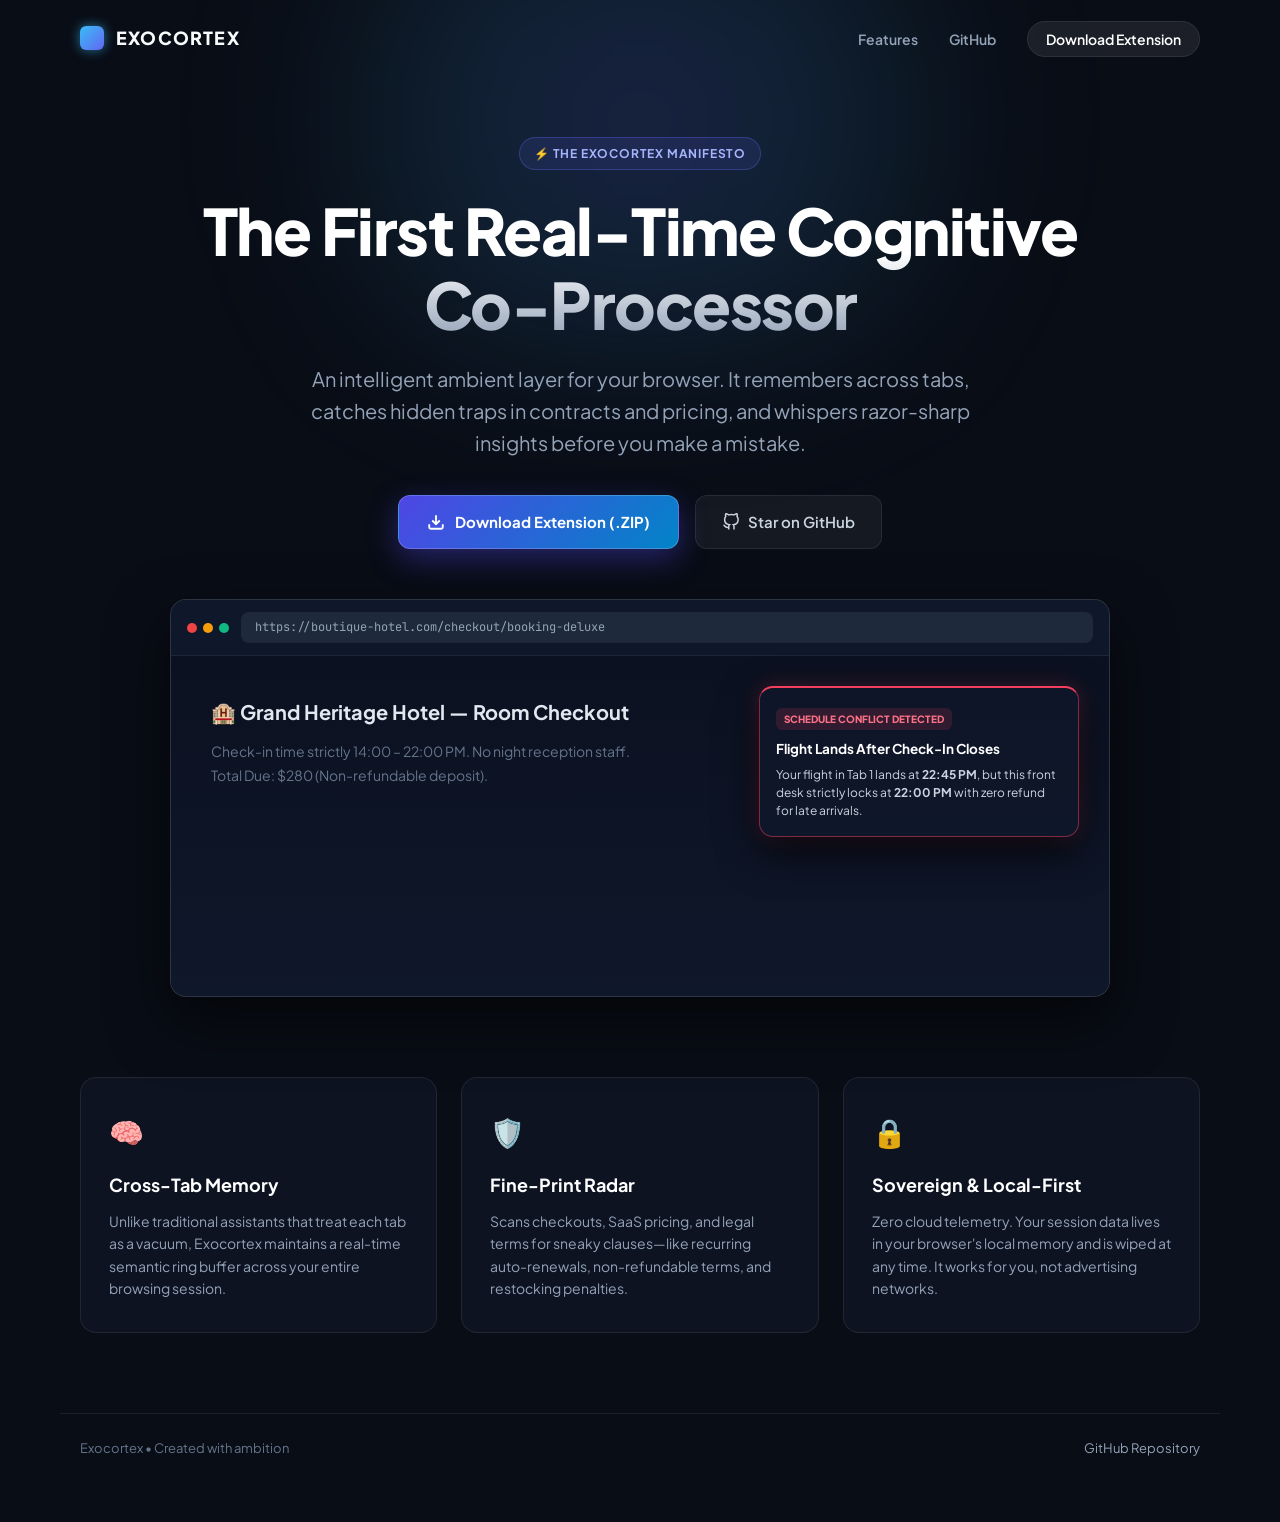
==== website/index.html @ 6b092986 "feat: add cybernetic product showcase landing page for Vercel/GitHub Pages" ====
<!DOCTYPE html>
<html lang="en">
<head>
  <meta charset="UTF-8">
  <meta name="viewport" content="width=device-width, initial-scale=1.0">
  <title>Exocortex — The Proactive Cognitive Co-Processor</title>
  <meta name="description" content="An ambient intelligence that connects dots across tabs, catches hidden traps, and surfaces proactive insights faster than you notice them.">
  <link rel="preconnect" href="https://fonts.googleapis.com">
  <link rel="preconnect" href="https://fonts.gstatic.com" crossorigin>
  <link href="https://fonts.googleapis.com/css2?family=Plus+Jakarta+Sans:wght@400;500;600;700;800&family=JetBrains+Mono:wght@500;700&display=swap" rel="stylesheet">
  <style>
    :root {
      --bg: #090d16;
      --card-bg: rgba(17, 24, 39, 0.7);
      --border: rgba(255, 255, 255, 0.08);
      --accent-cyan: #38bdf8;
      --accent-indigo: #6366f1;
      --accent-rose: #f43f5e;
      --text: #f8fafc;
      --text-muted: #94a3b8;
    }
    * { box-sizing: border-box; margin: 0; padding: 0; }
    body {
      background-color: var(--bg);
      color: var(--text);
      font-family: 'Plus Jakarta Sans', sans-serif;
      line-height: 1.6;
      overflow-x: hidden;
    }
    /* Glow Effects */
    .glow-bg {
      position: absolute;
      top: -120px;
      left: 50%;
      transform: translateX(-50%);
      width: 900px;
      height: 480px;
      background: radial-gradient(circle, rgba(99, 102, 241, 0.22) 0%, rgba(56, 189, 248, 0.12) 40%, transparent 70%);
      filter: blur(80px);
      z-index: 0;
      pointer-events: none;
    }
    nav {
      position: relative;
      z-index: 10;
      max-width: 1160px;
      margin: 0 auto;
      padding: 24px 20px;
      display: flex;
      justify-content: space-between;
      align-items: center;
    }
    .logo {
      display: flex;
      align-items: center;
      gap: 12px;
      font-weight: 800;
      font-size: 18px;
      letter-spacing: 1.2px;
    }
    .logo-core {
      width: 24px;
      height: 24px;
      border-radius: 6px;
      background: linear-gradient(135deg, var(--accent-cyan), var(--accent-indigo));
      box-shadow: 0 0 12px rgba(56, 189, 248, 0.6);
    }
    .nav-links a {
      color: var(--text-muted);
      text-decoration: none;
      font-size: 14px;
      font-weight: 600;
      margin-left: 28px;
      transition: color 0.2s;
    }
    .nav-links a:hover { color: #fff; }
    .nav-btn {
      background: rgba(255, 255, 255, 0.08);
      border: 1px solid var(--border);
      color: #fff !important;
      padding: 8px 18px;
      border-radius: 999px;
      backdrop-filter: blur(10px);
    }

    /* Hero Section */
    .hero {
      position: relative;
      z-index: 10;
      max-width: 920px;
      margin: 60px auto 40px;
      text-align: center;
      padding: 0 20px;
    }
    .hero-badge {
      display: inline-flex;
      align-items: center;
      gap: 8px;
      font-size: 12px;
      font-weight: 700;
      letter-spacing: 0.8px;
      padding: 6px 14px;
      border-radius: 9999px;
      background: rgba(99, 102, 241, 0.12);
      border: 1px solid rgba(99, 102, 241, 0.35);
      color: #a5b4fc;
      margin-bottom: 24px;
    }
    .hero h1 {
      font-size: clamp(38px, 6vw, 64px);
      font-weight: 800;
      line-height: 1.15;
      letter-spacing: -1.5px;
      margin-bottom: 22px;
      background: linear-gradient(180deg, #ffffff 40%, #94a3b8 100%);
      -webkit-background-clip: text;
      -webkit-text-fill-color: transparent;
    }
    .hero p {
      font-size: clamp(16px, 2vw, 20px);
      color: var(--text-muted);
      max-width: 720px;
      margin: 0 auto 36px;
      line-height: 1.6;
    }
    .cta-group {
      display: flex;
      justify-content: center;
      align-items: center;
      gap: 16px;
      flex-wrap: wrap;
    }
    .primary-btn {
      display: inline-flex;
      align-items: center;
      gap: 10px;
      background: linear-gradient(135deg, #4f46e5 0%, #0284c7 100%);
      color: #fff;
      font-weight: 700;
      font-size: 15px;
      padding: 14px 28px;
      border-radius: 12px;
      text-decoration: none;
      box-shadow: 0 10px 30px rgba(79, 70, 229, 0.4);
      transition: all 0.25s ease;
      border: 1px solid rgba(255, 255, 255, 0.2);
    }
    .primary-btn:hover {
      transform: translateY(-2px);
      box-shadow: 0 16px 40px rgba(79, 70, 229, 0.55);
    }
    .secondary-btn {
      display: inline-flex;
      align-items: center;
      gap: 8px;
      background: rgba(255, 255, 255, 0.05);
      border: 1px solid var(--border);
      color: #cbd5e1;
      font-weight: 600;
      font-size: 15px;
      padding: 14px 26px;
      border-radius: 12px;
      text-decoration: none;
      transition: all 0.2s;
    }
    .secondary-btn:hover {
      background: rgba(255, 255, 255, 0.1);
      color: #fff;
    }

    /* Interactive Demo Card */
    .demo-wrapper {
      max-width: 980px;
      margin: 50px auto 80px;
      padding: 0 20px;
      position: relative;
      z-index: 10;
    }
    .browser-frame {
      background: #111827;
      border: 1px solid rgba(255, 255, 255, 0.12);
      border-radius: 16px;
      box-shadow: 0 24px 60px rgba(0, 0, 0, 0.6);
      overflow: hidden;
    }
    .browser-bar {
      background: #0f172a;
      padding: 12px 16px;
      display: flex;
      align-items: center;
      gap: 12px;
      border-bottom: 1px solid rgba(255, 255, 255, 0.06);
    }
    .browser-dots {
      display: flex;
      gap: 6px;
    }
    .dot {
      width: 10px;
      height: 10px;
      border-radius: 50%;
      background: #334155;
    }
    .browser-url {
      flex: 1;
      background: #1e293b;
      padding: 6px 14px;
      border-radius: 8px;
      font-family: 'JetBrains Mono', monospace;
      font-size: 12px;
      color: #94a3b8;
    }
    .browser-content {
      padding: 40px;
      min-height: 340px;
      position: relative;
      background: linear-gradient(180deg, #0b1120 0%, #0f172a 100%);
    }
    .simulated-page-title {
      font-size: 20px;
      font-weight: 700;
      margin-bottom: 12px;
      color: #e2e8f0;
    }
    .simulated-page-text {
      color: #64748b;
      font-size: 14px;
      max-width: 500px;
      line-height: 1.7;
    }

    /* In-Demo Floating Whisper */
    .demo-whisper {
      position: absolute;
      top: 30px;
      right: 30px;
      width: 320px;
      background: rgba(15, 23, 42, 0.95);
      border: 1px solid rgba(244, 63, 94, 0.5);
      border-top: 2px solid #f43f5e;
      border-radius: 14px;
      padding: 16px;
      box-shadow: 0 16px 40px rgba(0,0,0,0.7), 0 0 20px rgba(244, 63, 94, 0.25);
      animation: float-in 0.8s cubic-bezier(0.16, 1, 0.3, 1);
    }
    .whisper-badge {
      display: inline-block;
      font-size: 10px;
      font-weight: 800;
      color: #fb7185;
      background: rgba(244, 63, 94, 0.15);
      padding: 3px 8px;
      border-radius: 6px;
      margin-bottom: 8px;
    }
    .whisper-title {
      font-size: 13.5px;
      font-weight: 700;
      color: #fff;
      margin-bottom: 6px;
    }
    .whisper-body {
      font-size: 12px;
      color: #cbd5e1;
      line-height: 1.5;
    }

    /* Pillars / Features */
    .features-grid {
      max-width: 1160px;
      margin: 80px auto;
      padding: 0 20px;
      display: grid;
      grid-template-columns: repeat(auto-fit, minmax(320px, 1fr));
      gap: 24px;
    }
    .feature-card {
      background: var(--card-bg);
      border: 1px solid var(--border);
      border-radius: 16px;
      padding: 32px 28px;
      backdrop-filter: blur(12px);
      transition: border-color 0.25s, transform 0.25s;
    }
    .feature-card:hover {
      border-color: rgba(99, 102, 241, 0.4);
      transform: translateY(-4px);
    }
    .feature-icon {
      font-size: 28px;
      margin-bottom: 16px;
      display: inline-block;
    }
    .feature-title {
      font-size: 18px;
      font-weight: 700;
      margin-bottom: 10px;
      color: #fff;
    }
    .feature-desc {
      font-size: 14px;
      color: var(--text-muted);
      line-height: 1.6;
    }

    footer {
      max-width: 1160px;
      margin: 80px auto 40px;
      padding: 24px 20px;
      border-top: 1px solid var(--border);
      display: flex;
      justify-content: space-between;
      color: #64748b;
      font-size: 13px;
    }
    footer a { color: #94a3b8; text-decoration: none; }
    footer a:hover { color: #fff; }

    @keyframes float-in {
      from { opacity: 0; transform: translateY(-12px) scale(0.95); }
      to { opacity: 1; transform: translateY(0) scale(1); }
    }
  </style>
</head>
<body>
  <div class="glow-bg"></div>

  <nav>
    <div class="logo">
      <div class="logo-core"></div>
      <span>EXOCORTEX</span>
    </div>
    <div class="nav-links">
      <a href="#features">Features</a>
      <a href="https://github.com/jayarajbelamagi/exocortex" target="_blank">GitHub</a>
      <a href="https://github.com/jayarajbelamagi/exocortex/archive/refs/heads/main.zip" class="nav-btn">Download Extension</a>
    </div>
  </nav>

  <header class="hero">
    <div class="hero-badge">⚡ THE EXOCORTEX MANIFESTO</div>
    <h1>The First Real-Time Cognitive Co-Processor</h1>
    <p>
      An intelligent ambient layer for your browser. It remembers across tabs, catches hidden traps in contracts and pricing, and whispers razor-sharp insights before you make a mistake.
    </p>
    <div class="cta-group">
      <a href="https://github.com/jayarajbelamagi/exocortex/archive/refs/heads/main.zip" class="primary-btn">
        <svg width="18" height="18" viewBox="0 0 24 24" fill="none" stroke="currentColor" stroke-width="2.5"><path d="M21 15v4a2 2 0 0 1-2 2H5a2 2 0 0 1-2-2v-4"/><polyline points="7 10 12 15 17 10"/><line x1="12" y1="15" x2="12" y2="3"/></svg>
        Download Extension (.ZIP)
      </a>
      <a href="https://github.com/jayarajbelamagi/exocortex" target="_blank" class="secondary-btn">
        <svg width="18" height="18" viewBox="0 0 24 24" fill="none" stroke="currentColor" stroke-width="2"><path d="M9 19c-5 1.5-5-2.5-7-3m14 6v-3.87a3.37 3.37 0 0 0-.94-2.61c3.14-.35 6.44-1.54 6.44-7A5.44 5.44 0 0 0 20 4.77 5.07 5.07 0 0 0 19.91 1S18.73.65 16 2.48a13.38 13.38 0 0 0-7 0C6.27.65 5.09 1 5.09 1A5.07 5.07 0 0 0 5 4.77a5.44 5.44 0 0 0-1.5 3.78c0 5.42 3.3 6.61 6.44 7A3.37 3.37 0 0 0 9 18.13V22"/></svg>
        Star on GitHub
      </a>
    </div>
  </header>

  <main>
    <!-- Interactive Live Demo Simulation -->
    <section class="demo-wrapper">
      <div class="browser-frame">
        <div class="browser-bar">
          <div class="browser-dots">
            <div class="dot" style="background:#ef4444;"></div>
            <div class="dot" style="background:#f59e0b;"></div>
            <div class="dot" style="background:#10b981;"></div>
          </div>
          <div class="browser-url">https://boutique-hotel.com/checkout/booking-deluxe</div>
        </div>
        <div class="browser-content">
          <div class="simulated-page-title">🏨 Grand Heritage Hotel — Room Checkout</div>
          <div class="simulated-page-text">
            Check-in time strictly 14:00 – 22:00 PM. No night reception staff.<br>
            Total Due: $280 (Non-refundable deposit).
          </div>

          <!-- Ambient Whisper Overlay -->
          <div class="demo-whisper">
            <div class="whisper-badge">SCHEDULE CONFLICT DETECTED</div>
            <div class="whisper-title">Flight Lands After Check-In Closes</div>
            <div class="whisper-body">
              Your flight in Tab 1 lands at <strong>22:45 PM</strong>, but this front desk strictly locks at <strong>22:00 PM</strong> with zero refund for late arrivals.
            </div>
          </div>
        </div>
      </div>
    </section>

    <!-- Features -->
    <section class="features-grid" id="features">
      <div class="feature-card">
        <div class="feature-icon">🧠</div>
        <h3 class="feature-title">Cross-Tab Memory</h3>
        <p class="feature-desc">Unlike traditional assistants that treat each tab as a vacuum, Exocortex maintains a real-time semantic ring buffer across your entire browsing session.</p>
      </div>

      <div class="feature-card">
        <div class="feature-icon">🛡️</div>
        <h3 class="feature-title">Fine-Print Radar</h3>
        <p class="feature-desc">Scans checkouts, SaaS pricing, and legal terms for sneaky clauses—like recurring auto-renewals, non-refundable terms, and restocking penalties.</p>
      </div>

      <div class="feature-card">
        <div class="feature-icon">🔒</div>
        <h3 class="feature-title">Sovereign & Local-First</h3>
        <p class="feature-desc">Zero cloud telemetry. Your session data lives in your browser's local memory and is wiped at any time. It works for you, not advertising networks.</p>
      </div>
    </section>
  </main>

  <footer>
    <div>Exocortex • Created with ambition</div>
    <div><a href="https://github.com/jayarajbelamagi/exocortex" target="_blank">GitHub Repository</a></div>
  </footer>
</body>
</html>
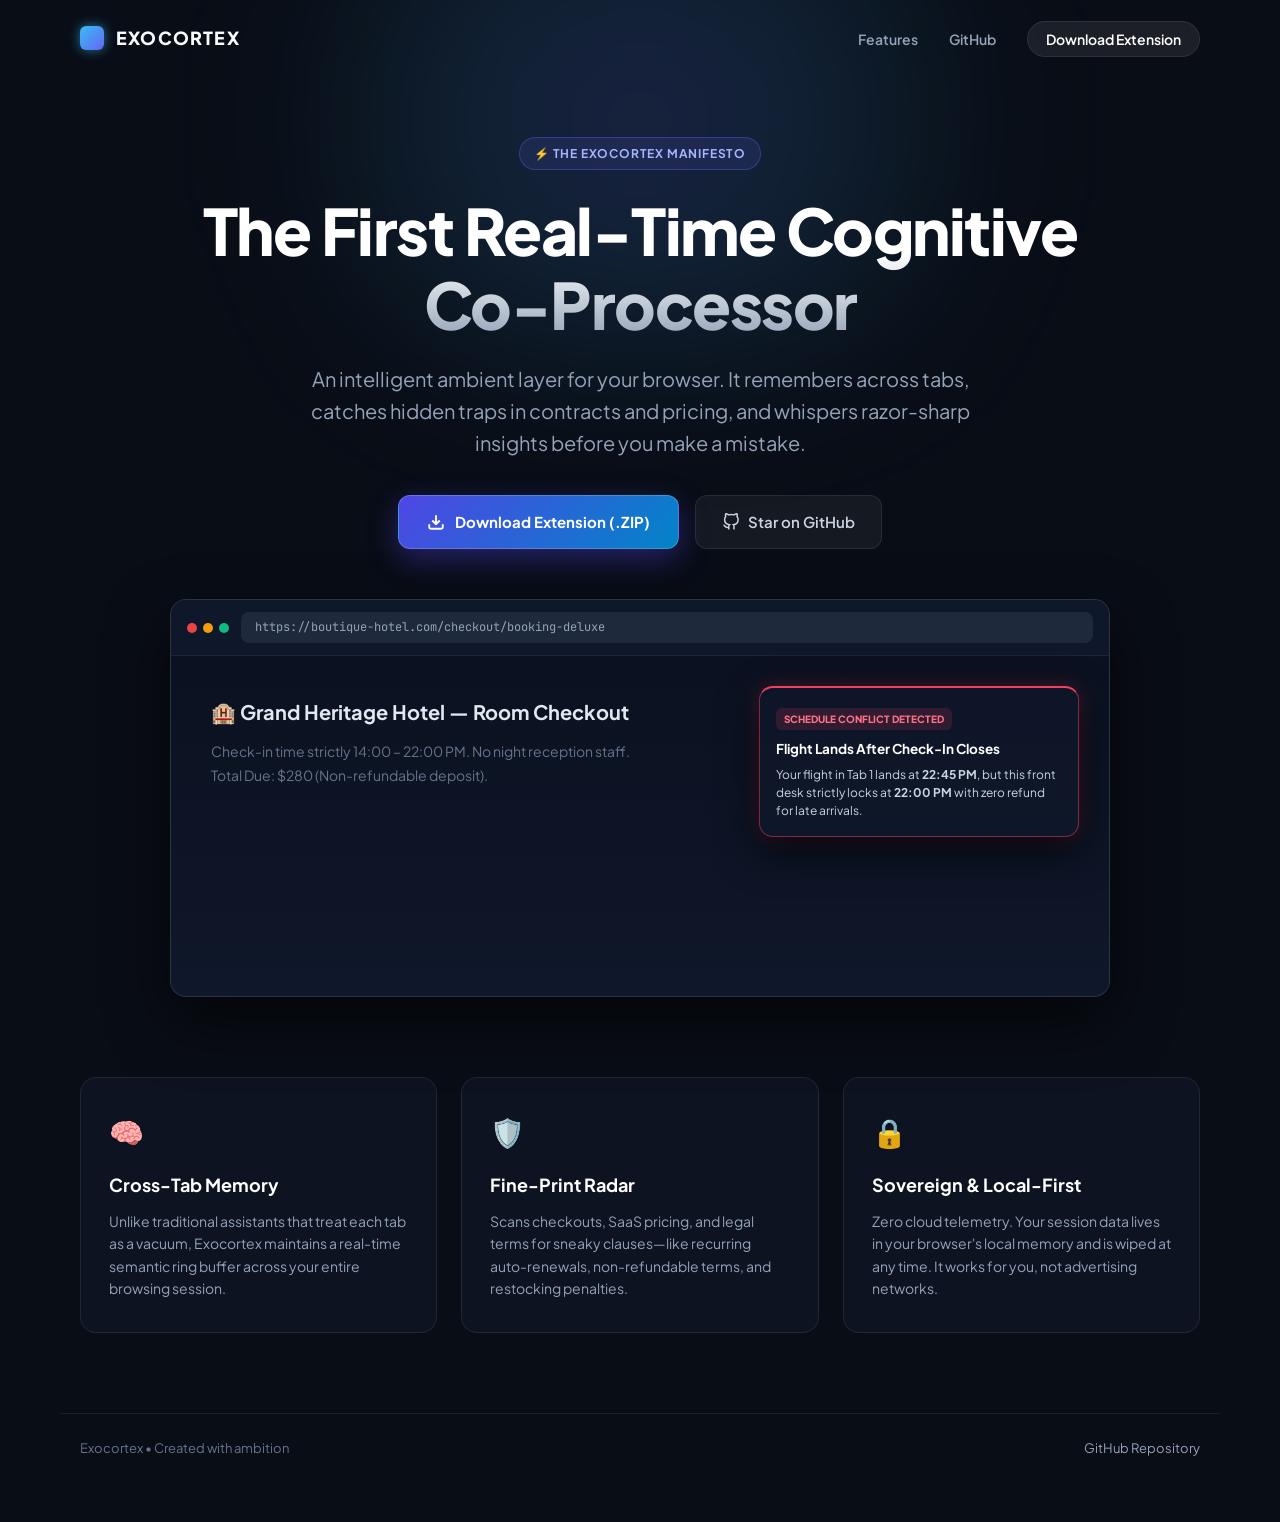
==== commit 02b4d727: "feat: link direct ZIP download from website" ====
--- a/website/index.html
+++ b/website/index.html
@@ -333,7 +333,7 @@
     <div class="nav-links">
       <a href="#features">Features</a>
       <a href="https://github.com/jayarajbelamagi/exocortex" target="_blank">GitHub</a>
-      <a href="https://github.com/jayarajbelamagi/exocortex/archive/refs/heads/main.zip" class="nav-btn">Download Extension</a>
+      <a href="exocortex-extension.zip" download="exocortex-extension.zip" class="nav-btn">Download Extension</a>
     </div>
   </nav>
 
@@ -344,7 +344,7 @@
       An intelligent ambient layer for your browser. It remembers across tabs, catches hidden traps in contracts and pricing, and whispers razor-sharp insights before you make a mistake.
     </p>
     <div class="cta-group">
-      <a href="https://github.com/jayarajbelamagi/exocortex/archive/refs/heads/main.zip" class="primary-btn">
+      <a href="exocortex-extension.zip" download="exocortex-extension.zip" class="primary-btn">
         <svg width="18" height="18" viewBox="0 0 24 24" fill="none" stroke="currentColor" stroke-width="2.5"><path d="M21 15v4a2 2 0 0 1-2 2H5a2 2 0 0 1-2-2v-4"/><polyline points="7 10 12 15 17 10"/><line x1="12" y1="15" x2="12" y2="3"/></svg>
         Download Extension (.ZIP)
       </a>
